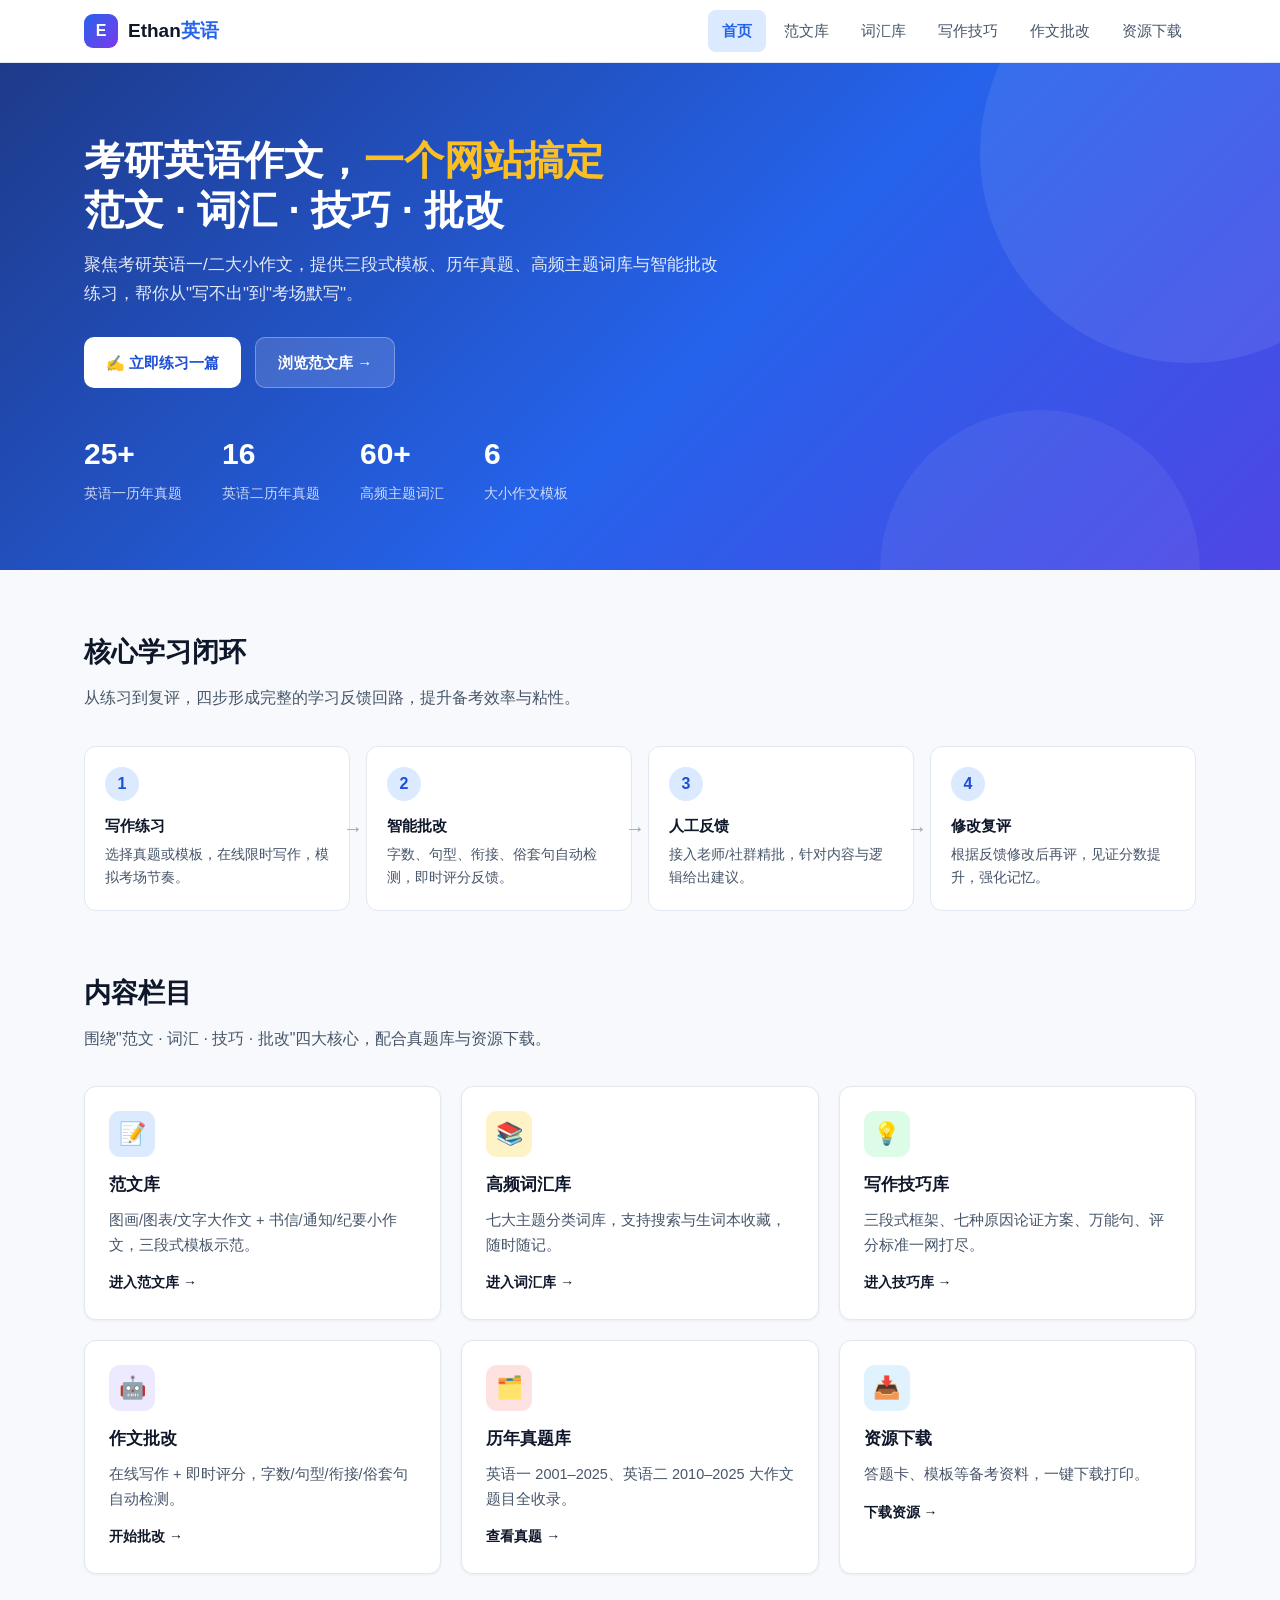
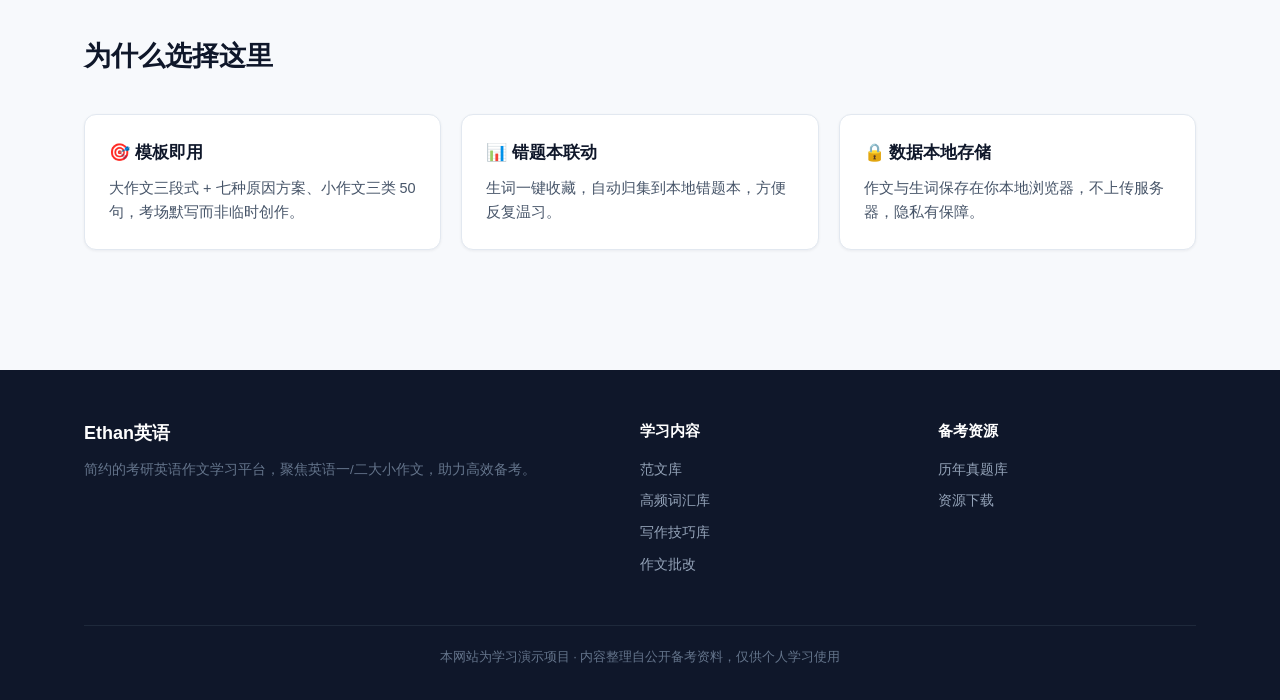
==== index.html @ 308beb28 "fix structure" ====
<!DOCTYPE html>
<html lang="zh-CN">
<head>
  <meta charset="UTF-8">
  <meta name="viewport" content="width=device-width, initial-scale=1.0">
  <title>Ethan英语 · 考研英语作文学习平台</title>
  <meta name="description" content="考研英语一/二大小作文学习平台：范文库、高频词汇库、写作技巧库、AI批改练习，助你高效备考。">
  <link rel="stylesheet" href="css/style.css">
  <link rel="manifest" href="manifest.json">
  <link rel="icon" type="image/png" sizes="192x192" href="icon-192.png">
  <link rel="apple-touch-icon" href="apple-touch-icon.png">
  <meta name="theme-color" content="#2563eb">
  <meta name="mobile-web-app-capable" content="yes">
  <meta name="apple-mobile-web-app-capable" content="yes">
  <meta name="apple-mobile-web-app-status-bar-style" content="black-translucent">
  <meta name="apple-mobile-web-app-title" content="Ethan">
</head>
<body>

  <!-- 导航 -->
  <nav class="nav">
    <div class="nav-inner">
      <a class="logo" href="index.html"><span class="mark">E</span><span>Ethan<b>英语</b></span></a>
      <button class="nav-toggle" aria-label="菜单">☰</button>
      <ul class="nav-links">
        <li><a href="index.html">首页</a></li>
        <li><a href="fanwen.html">范文库</a></li>
        <li><a href="cihui.html">词汇库</a></li>
        <li><a href="jiqiao.html">写作技巧</a></li>
        <li><a href="pigai.html">作文批改</a></li>
        <li><a href="ziyuan.html">资源下载</a></li>
      </ul>
    </div>
  </nav>

  <!-- Hero -->
  <header class="hero">
    <div class="container">
      <h1>考研英语作文，<em>一个网站搞定</em><br>范文 · 词汇 · 技巧 · 批改</h1>
      <p class="sub">聚焦考研英语一/二大小作文，提供三段式模板、历年真题、高频主题词库与智能批改练习，帮你从"写不出"到"考场默写"。</p>
      <div class="hero-actions">
        <a class="btn btn-primary" href="pigai.html">✍️ 立即练习一篇</a>
        <a class="btn btn-ghost" href="fanwen.html">浏览范文库 →</a>
      </div>
      <div class="hero-stats">
        <div class="stat"><b>25+</b><span>英语一历年真题</span></div>
        <div class="stat"><b>16</b><span>英语二历年真题</span></div>
        <div class="stat"><b>60+</b><span>高频主题词汇</span></div>
        <div class="stat"><b>6</b><span>大小作文模板</span></div>
      </div>
    </div>
  </header>

  <!-- 学习闭环 -->
  <section class="section">
    <div class="container">
      <div class="section-head">
        <h2>核心学习闭环</h2>
        <p>从练习到复评，四步形成完整的学习反馈回路，提升备考效率与粘性。</p>
      </div>
      <div class="steps">
        <div class="step">
          <div class="num">1</div>
          <h4>写作练习</h4>
          <p>选择真题或模板，在线限时写作，模拟考场节奏。</p>
          <span class="arrow">→</span>
        </div>
        <div class="step">
          <div class="num">2</div>
          <h4>智能批改</h4>
          <p>字数、句型、衔接、俗套句自动检测，即时评分反馈。</p>
          <span class="arrow">→</span>
        </div>
        <div class="step">
          <div class="num">3</div>
          <h4>人工反馈</h4>
          <p>接入老师/社群精批，针对内容与逻辑给出建议。</p>
          <span class="arrow">→</span>
        </div>
        <div class="step">
          <div class="num">4</div>
          <h4>修改复评</h4>
          <p>根据反馈修改后再评，见证分数提升，强化记忆。</p>
        </div>
      </div>
    </div>
  </section>

  <!-- 内容栏目 -->
  <section class="section" style="padding-top:0">
    <div class="container">
      <div class="section-head">
        <h2>内容栏目</h2>
        <p>围绕"范文 · 词汇 · 技巧 · 批改"四大核心，配合真题库与资源下载。</p>
      </div>
      <div class="grid grid-3">
        <a class="card" href="fanwen.html" style="color:inherit">
          <div class="icon" style="background:#dbeafe">📝</div>
          <h3>范文库</h3>
          <p>图画/图表/文字大作文 + 书信/通知/纪要小作文，三段式模板示范。</p>
          <div class="link">进入范文库 →</div>
        </a>
        <a class="card" href="cihui.html" style="color:inherit">
          <div class="icon" style="background:#fef3c7">📚</div>
          <h3>高频词汇库</h3>
          <p>七大主题分类词库，支持搜索与生词本收藏，随时随记。</p>
          <div class="link">进入词汇库 →</div>
        </a>
        <a class="card" href="jiqiao.html" style="color:inherit">
          <div class="icon" style="background:#dcfce7">💡</div>
          <h3>写作技巧库</h3>
          <p>三段式框架、七种原因论证方案、万能句、评分标准一网打尽。</p>
          <div class="link">进入技巧库 →</div>
        </a>
        <a class="card" href="pigai.html" style="color:inherit">
          <div class="icon" style="background:#ede9fe">🤖</div>
          <h3>作文批改</h3>
          <p>在线写作 + 即时评分，字数/句型/衔接/俗套句自动检测。</p>
          <div class="link">开始批改 →</div>
        </a>
        <a class="card" href="fanwen.html#zhenti" style="color:inherit">
          <div class="icon" style="background:#fee2e2">🗂️</div>
          <h3>历年真题库</h3>
          <p>英语一 2001–2025、英语二 2010–2025 大作文题目全收录。</p>
          <div class="link">查看真题 →</div>
        </a>
        <a class="card" href="ziyuan.html" style="color:inherit">
          <div class="icon" style="background:#e0f2fe">📥</div>
          <h3>资源下载</h3>
          <p>答题卡、模板等备考资料，一键下载打印。</p>
          <div class="link">下载资源 →</div>
        </a>
      </div>
    </div>
  </section>

  <!-- 特色 -->
  <section class="section" style="padding-top:0">
    <div class="container">
      <div class="section-head">
        <h2>为什么选择这里</h2>
      </div>
      <div class="grid grid-3">
        <div class="card">
          <h3>🎯 模板即用</h3>
          <p>大作文三段式 + 七种原因方案、小作文三类 50 句，考场默写而非临时创作。</p>
        </div>
        <div class="card">
          <h3>📊 错题本联动</h3>
          <p>生词一键收藏，自动归集到本地错题本，方便反复温习。</p>
        </div>
        <div class="card">
          <h3>🔒 数据本地存储</h3>
          <p>作文与生词保存在你本地浏览器，不上传服务器，隐私有保障。</p>
        </div>
      </div>
    </div>
  </section>

  <!-- 页脚 -->
  <footer class="footer">
    <div class="container">
      <div>
        <div class="brand">Ethan英语</div>
        <p>简约的考研英语作文学习平台，聚焦英语一/二大小作文，助力高效备考。</p>
      </div>
      <div>
        <h4>学习内容</h4>
        <a href="fanwen.html">范文库</a>
        <a href="cihui.html">高频词汇库</a>
        <a href="jiqiao.html">写作技巧库</a>
        <a href="pigai.html">作文批改</a>
      </div>
      <div>
        <h4>备考资源</h4>
        <a href="fanwen.html#zhenti">历年真题库</a>
        <a href="ziyuan.html">资源下载</a>
      </div>
      <div class="copyright">本网站为学习演示项目 · 内容整理自公开备考资料，仅供个人学习使用</div>
    </div>
  </footer>

  <script src="js/data.js"></script>
  <script src="js/main.js"></script>
</body>
</html>
---- css/style.css ----
/* ============ 变量与重置 ============ */
:root {
  --primary: #2563eb;
  --primary-dark: #1d4ed8;
  --primary-light: #dbeafe;
  --accent: #f59e0b;
  --bg: #f7f9fc;
  --surface: #ffffff;
  --text: #0f172a;
  --text-secondary: #475569;
  --text-muted: #94a3b8;
  --border: #e2e8f0;
  --success: #16a34a;
  --danger: #dc2626;
  --radius: 12px;
  --shadow-sm: 0 1px 3px rgba(15, 23, 42, 0.06);
  --shadow-md: 0 4px 16px rgba(15, 23, 42, 0.08);
  --shadow-lg: 0 10px 32px rgba(15, 23, 42, 0.12);
  --maxw: 1160px;
}

* { margin: 0; padding: 0; box-sizing: border-box; }

html { scroll-behavior: smooth; }

body {
  font-family: -apple-system, BlinkMacSystemFont, "Segoe UI", "PingFang SC",
    "Hiragino Sans GB", "Microsoft YaHei", sans-serif;
  background: var(--bg);
  color: var(--text);
  line-height: 1.7;
  -webkit-font-smoothing: antialiased;
}

a { color: var(--primary); text-decoration: none; }
a:hover { color: var(--primary-dark); }
img { max-width: 100%; display: block; }

.container { max-width: var(--maxw); margin: 0 auto; padding: 0 24px; }

/* ============ 顶部导航 ============ */
.nav {
  position: sticky; top: 0; z-index: 100;
  background: rgba(255, 255, 255, 0.9);
  backdrop-filter: blur(10px);
  border-bottom: 1px solid var(--border);
}
.nav-inner {
  max-width: var(--maxw); margin: 0 auto; padding: 0 24px;
  display: flex; align-items: center; justify-content: space-between;
  height: 62px;
}
.logo { display: flex; align-items: center; gap: 10px; font-weight: 700; font-size: 19px; color: var(--text); }
.logo .mark {
  width: 34px; height: 34px; border-radius: 9px;
  background: linear-gradient(135deg, var(--primary), #7c3aed);
  color: #fff; display: flex; align-items: center; justify-content: center;
  font-size: 16px; font-weight: 800;
}
.logo span b { color: var(--primary); }

.nav-links { display: flex; align-items: center; gap: 4px; list-style: none; }
.nav-links a {
  display: block; padding: 8px 14px; border-radius: 8px;
  color: var(--text-secondary); font-size: 15px; font-weight: 500;
}
.nav-links a:hover { color: var(--primary); background: var(--primary-light); }
.nav-links a.active { color: var(--primary); background: var(--primary-light); font-weight: 600; }

.nav-toggle { display: none; background: none; border: none; font-size: 24px; cursor: pointer; color: var(--text); }

/* ============ Hero ============ */
.hero {
  background: linear-gradient(135deg, #1e3a8a 0%, #2563eb 55%, #4f46e5 100%);
  color: #fff; padding: 72px 0 64px; position: relative; overflow: hidden;
}
.hero::after {
  content: ""; position: absolute; right: -120px; top: -120px;
  width: 420px; height: 420px; border-radius: 50%;
  background: rgba(255, 255, 255, 0.08);
}
.hero::before {
  content: ""; position: absolute; right: 80px; bottom: -160px;
  width: 320px; height: 320px; border-radius: 50%;
  background: rgba(255, 255, 255, 0.06);
}
.hero .container { position: relative; z-index: 1; }
.hero h1 { font-size: 40px; line-height: 1.25; font-weight: 800; margin-bottom: 16px; }
.hero h1 em { font-style: normal; color: #fbbf24; }
.hero p.sub { font-size: 17px; color: rgba(255, 255, 255, 0.88); max-width: 640px; margin-bottom: 28px; }
.hero-actions { display: flex; gap: 14px; flex-wrap: wrap; }
.btn {
  display: inline-flex; align-items: center; gap: 8px;
  padding: 12px 22px; border-radius: 10px; font-size: 15px; font-weight: 600;
  border: none; cursor: pointer; transition: all .18s;
}
.btn-primary { background: #fff; color: var(--primary-dark); }
.btn-primary:hover { transform: translateY(-2px); box-shadow: var(--shadow-lg); }
.btn-ghost { background: rgba(255, 255, 255, 0.14); color: #fff; border: 1px solid rgba(255,255,255,0.3); }
.btn-ghost:hover { background: rgba(255, 255, 255, 0.24); }
.btn-outline { background: #fff; color: var(--primary); border: 1px solid var(--primary); }
.btn-outline:hover { background: var(--primary-light); }

.hero-stats { display: flex; gap: 40px; margin-top: 40px; flex-wrap: wrap; }
.hero-stats .stat b { font-size: 30px; display: block; font-weight: 800; }
.hero-stats .stat span { color: rgba(255, 255, 255, 0.78); font-size: 14px; }

/* ============ 章节通用 ============ */
.section { padding: 60px 0; }
.section-head { margin-bottom: 34px; }
.section-head h2 { font-size: 27px; font-weight: 800; margin-bottom: 8px; }
.section-head p { color: var(--text-secondary); max-width: 680px; }

/* ============ 卡片网格 ============ */
.grid { display: grid; gap: 20px; }
.grid-2 { grid-template-columns: repeat(2, 1fr); }
.grid-3 { grid-template-columns: repeat(3, 1fr); }
.grid-4 { grid-template-columns: repeat(4, 1fr); }

.card {
  background: var(--surface); border: 1px solid var(--border);
  border-radius: var(--radius); padding: 24px; box-shadow: var(--shadow-sm);
  transition: transform .18s, box-shadow .18s;
}
.card:hover { transform: translateY(-3px); box-shadow: var(--shadow-md); }
.card .icon {
  width: 46px; height: 46px; border-radius: 11px; display: flex;
  align-items: center; justify-content: center; font-size: 22px; margin-bottom: 14px;
}
.card h3 { font-size: 17px; font-weight: 700; margin-bottom: 8px; }
.card p { color: var(--text-secondary); font-size: 14.5px; }
.card .link { margin-top: 14px; font-weight: 600; font-size: 14px; }

/* ============ 标签/徽章 ============ */
.badge {
  display: inline-block; padding: 3px 10px; border-radius: 999px;
  font-size: 12px; font-weight: 600; line-height: 1.6;
}
.badge-blue { background: var(--primary-light); color: var(--primary-dark); }
.badge-amber { background: #fef3c7; color: #b45309; }
.badge-green { background: #dcfce7; color: #15803d; }
.badge-red { background: #fee2e2; color: #b91c1c; }
.badge-gray { background: #f1f5f9; color: #475569; }
.badge-purple { background: #ede9fe; color: #6d28d9; }

/* ============ 搜索框 ============ */
.search-box { position: relative; max-width: 520px; }
.search-box input {
  width: 100%; padding: 13px 18px 13px 44px; border-radius: 10px;
  border: 1px solid var(--border); font-size: 15px; background: #fff;
  outline: none; transition: border .15s, box-shadow .15s;
}
.search-box input:focus { border-color: var(--primary); box-shadow: 0 0 0 3px var(--primary-light); }
.search-box .s-icon {
  position: absolute; left: 15px; top: 50%; transform: translateY(-50%);
  color: var(--text-muted); font-size: 18px;
}

/* ============ 筛选标签组 ============ */
.filter-group { display: flex; gap: 8px; flex-wrap: wrap; margin-bottom: 24px; }
.chip {
  padding: 7px 15px; border-radius: 999px; border: 1px solid var(--border);
  background: #fff; cursor: pointer; font-size: 14px; color: var(--text-secondary);
  transition: all .15s;
}
.chip:hover { border-color: var(--primary); color: var(--primary); }
.chip.active { background: var(--primary); border-color: var(--primary); color: #fff; }

/* ============ 表格 ============ */
.table-wrap { overflow-x: auto; background: var(--surface); border: 1px solid var(--border); border-radius: var(--radius); }
table { width: 100%; border-collapse: collapse; font-size: 14.5px; }
th, td { padding: 13px 16px; text-align: left; border-bottom: 1px solid var(--border); }
th { background: #f8fafc; font-weight: 700; color: var(--text-secondary); white-space: nowrap; }
tr:last-child td { border-bottom: none; }
tr:hover td { background: #fafcff; }
td .en { color: var(--primary-dark); font-weight: 600; }

/* ============ 词汇卡片 ============ */
.vocab-item { display: flex; align-items: center; gap: 14px; padding: 14px 16px; }
.vocab-item .word { flex: 1; }
.vocab-item .word .en { font-size: 16px; font-weight: 700; color: var(--text); }
.vocab-item .word .zh { font-size: 13.5px; color: var(--text-secondary); }
.vocab-item .save {
  width: 34px; height: 34px; border-radius: 8px; border: 1px solid var(--border);
  background: #fff; cursor: pointer; font-size: 17px; transition: all .15s;
}
.vocab-item .save:hover { border-color: var(--primary); color: var(--primary); }
.vocab-item .save.saved { background: var(--primary); border-color: var(--primary); color: #fff; }

/* ============ 批改页 ============ */
.practice-area { display: grid; grid-template-columns: 1fr 1fr; gap: 22px; align-items: start; }
.panel { background: var(--surface); border: 1px solid var(--border); border-radius: var(--radius); padding: 22px; box-shadow: var(--shadow-sm); }
.panel h3 { font-size: 16px; font-weight: 700; margin-bottom: 12px; display: flex; align-items: center; gap: 8px; }
.panel textarea {
  width: 100%; min-height: 300px; padding: 16px; border-radius: 10px;
  border: 1px solid var(--border); font-size: 15px; line-height: 1.8; resize: vertical;
  font-family: inherit; outline: none; transition: border .15s;
}
.panel textarea:focus { border-color: var(--primary); box-shadow: 0 0 0 3px var(--primary-light); }
.word-count { margin-top: 10px; font-size: 13px; color: var(--text-muted); text-align: right; }

.result-item { padding: 13px 16px; border-left: 3px solid var(--border); background: #f8fafc; border-radius: 8px; margin-bottom: 10px; }
.result-item.good { border-left-color: var(--success); }
.result-item.warn { border-left-color: var(--accent); }
.result-item.bad { border-left-color: var(--danger); }
.result-item b { display: block; margin-bottom: 3px; }
.result-item span { font-size: 13.5px; color: var(--text-secondary); }

.score-box { text-align: center; padding: 18px; border-radius: 12px; background: linear-gradient(135deg, var(--primary), #7c3aed); color: #fff; margin-bottom: 18px; }
.score-box .num { font-size: 42px; font-weight: 800; }
.score-box .label { font-size: 13px; opacity: .85; }

/* ============ 步骤条 ============ */
.steps { display: grid; grid-template-columns: repeat(4, 1fr); gap: 16px; }
.step { position: relative; padding: 20px; background: var(--surface); border: 1px solid var(--border); border-radius: var(--radius); }
.step .num {
  width: 34px; height: 34px; border-radius: 50%; background: var(--primary-light);
  color: var(--primary-dark); font-weight: 800; display: flex; align-items: center;
  justify-content: center; margin-bottom: 12px;
}
.step h4 { font-size: 15px; font-weight: 700; margin-bottom: 6px; }
.step p { font-size: 13.5px; color: var(--text-secondary); }
.step .arrow { position: absolute; right: -14px; top: 50%; transform: translateY(-50%); color: var(--text-muted); font-size: 20px; }

/* ============ 页脚 ============ */
.footer { background: #0f172a; color: #cbd5e1; padding: 48px 0 32px; margin-top: 60px; }
.footer .container { display: grid; grid-template-columns: 2fr 1fr 1fr; gap: 40px; }
.footer h4 { color: #fff; font-size: 15px; margin-bottom: 14px; }
.footer a { color: #94a3b8; display: block; margin-bottom: 8px; font-size: 14px; }
.footer a:hover { color: #fff; }
.footer .brand { font-size: 18px; font-weight: 700; color: #fff; margin-bottom: 10px; }
.footer p { font-size: 13.5px; color: #64748b; }
.footer .copyright { grid-column: 1 / -1; border-top: 1px solid #1e293b; padding-top: 20px; text-align: center; font-size: 13px; color: #64748b; }

/* ============ 面包屑 ============ */
.crumb { padding: 20px 0 0; color: var(--text-muted); font-size: 14px; }
.crumb a { color: var(--text-muted); }
.crumb a:hover { color: var(--primary); }

/* ============ 提示框 ============ */
.notice {
  background: #fffbeb; border: 1px solid #fde68a; border-left: 4px solid var(--accent);
  padding: 14px 18px; border-radius: 10px; margin: 18px 0; font-size: 14px; color: #78350f;
}
.tip {
  background: var(--primary-light); border: 1px solid #bfdbfe; border-left: 4px solid var(--primary);
  padding: 14px 18px; border-radius: 10px; margin: 18px 0; font-size: 14px; color: #1e3a8a;
}

/* ============ 手风琴/折叠 ============ */
.accordion { border: 1px solid var(--border); border-radius: var(--radius); overflow: hidden; background: #fff; }
.acc-item { border-bottom: 1px solid var(--border); }
.acc-item:last-child { border-bottom: none; }
.acc-head {
  width: 100%; padding: 16px 20px; background: none; border: none; cursor: pointer;
  display: flex; align-items: center; justify-content: space-between; font-size: 15.5px;
  font-weight: 600; color: var(--text); text-align: left;
}
.acc-head:hover { background: #f8fafc; }
.acc-head .arrow { transition: transform .2s; color: var(--text-muted); }
.acc-item.open .acc-head .arrow { transform: rotate(180deg); }
.acc-body { display: none; padding: 0 20px 18px; color: var(--text-secondary); font-size: 14.5px; }
.acc-item.open .acc-body { display: block; }

/* ============ 响应式 ============ */
@media (max-width: 900px) {
  .grid-3, .grid-4 { grid-template-columns: repeat(2, 1fr); }
  .practice-area { grid-template-columns: 1fr; }
  .steps { grid-template-columns: repeat(2, 1fr); }
  .step .arrow { display: none; }
  .hero h1 { font-size: 32px; }
}
@media (max-width: 640px) {
  .grid-2, .grid-3, .grid-4 { grid-template-columns: 1fr; }
  .nav-toggle { display: block; }
  .nav-links {
    display: none; position: absolute; top: 62px; left: 0; right: 0;
    background: #fff; border-bottom: 1px solid var(--border); flex-direction: column;
    padding: 10px 16px; gap: 2px;
  }
  .nav-links.open { display: flex; }
  .nav-links a { width: 100%; }
  .hero { padding: 48px 0 44px; }
  .hero h1 { font-size: 27px; }
  .hero-stats { gap: 26px; }
  .footer .container { grid-template-columns: 1fr; gap: 26px; }
}

/* ============ 学习数据 / 打卡 / 勋章 ============ */
.stats-row { display: grid; grid-template-columns: repeat(3, 1fr); gap: 16px; }
.stat-card {
  background: var(--surface); border: 1px solid var(--border); border-radius: var(--radius);
  padding: 20px; text-align: center; box-shadow: var(--shadow-sm);
}
.stat-card b { display: block; font-size: 30px; font-weight: 800; color: var(--primary); }
.stat-card span { font-size: 13px; color: var(--text-secondary); }

.badges-grid { display: grid; grid-template-columns: repeat(6, 1fr); gap: 14px; }
.badge-card {
  background: var(--surface); border: 1px solid var(--border); border-radius: var(--radius);
  padding: 16px 10px; text-align: center; opacity: .45; filter: grayscale(100%);
  transition: all .2s;
}
.badge-card.got { opacity: 1; filter: none; border-color: #fbbf24; background: #fffbeb; }
.badge-card .b-icon { font-size: 28px; margin-bottom: 6px; }
.badge-card .b-name { font-size: 14px; font-weight: 700; }
.badge-card .b-desc { font-size: 11.5px; color: var(--text-muted); }

.history-item {
  display: flex; align-items: center; gap: 14px; padding: 12px 16px;
  background: var(--surface); border: 1px solid var(--border); border-radius: 10px; margin-bottom: 10px;
}
.history-item .h-score {
  min-width: 44px; height: 44px; border-radius: 10px; display: flex; align-items: center; justify-content: center;
  background: var(--primary-light); color: var(--primary-dark); font-weight: 800; font-size: 18px;
}
.history-item .h-info { flex: 1; }
.history-item .h-meta { font-size: 12px; color: var(--text-muted); margin-bottom: 2px; }
.history-item .h-preview { font-size: 13.5px; color: var(--text-secondary); }

@media (max-width: 900px) {
  .badges-grid { grid-template-columns: repeat(3, 1fr); }
}
@media (max-width: 640px) {
  .stats-row { grid-template-columns: 1fr; }
  .badges-grid { grid-template-columns: repeat(2, 1fr); }
}

/* ============ AI 批改结果 ============ */
.ai-head {
  background: linear-gradient(135deg, #7c3aed, #2563eb); color: #fff;
  padding: 14px 18px; border-radius: 10px; font-weight: 700; margin-bottom: 14px; text-align: center;
}
.ai-result {
  background: #fff; border: 1px solid var(--border); border-radius: 10px;
  padding: 18px 20px; font-size: 14.5px; line-height: 1.9; color: var(--text);
}
.ai-result strong { color: var(--primary); }
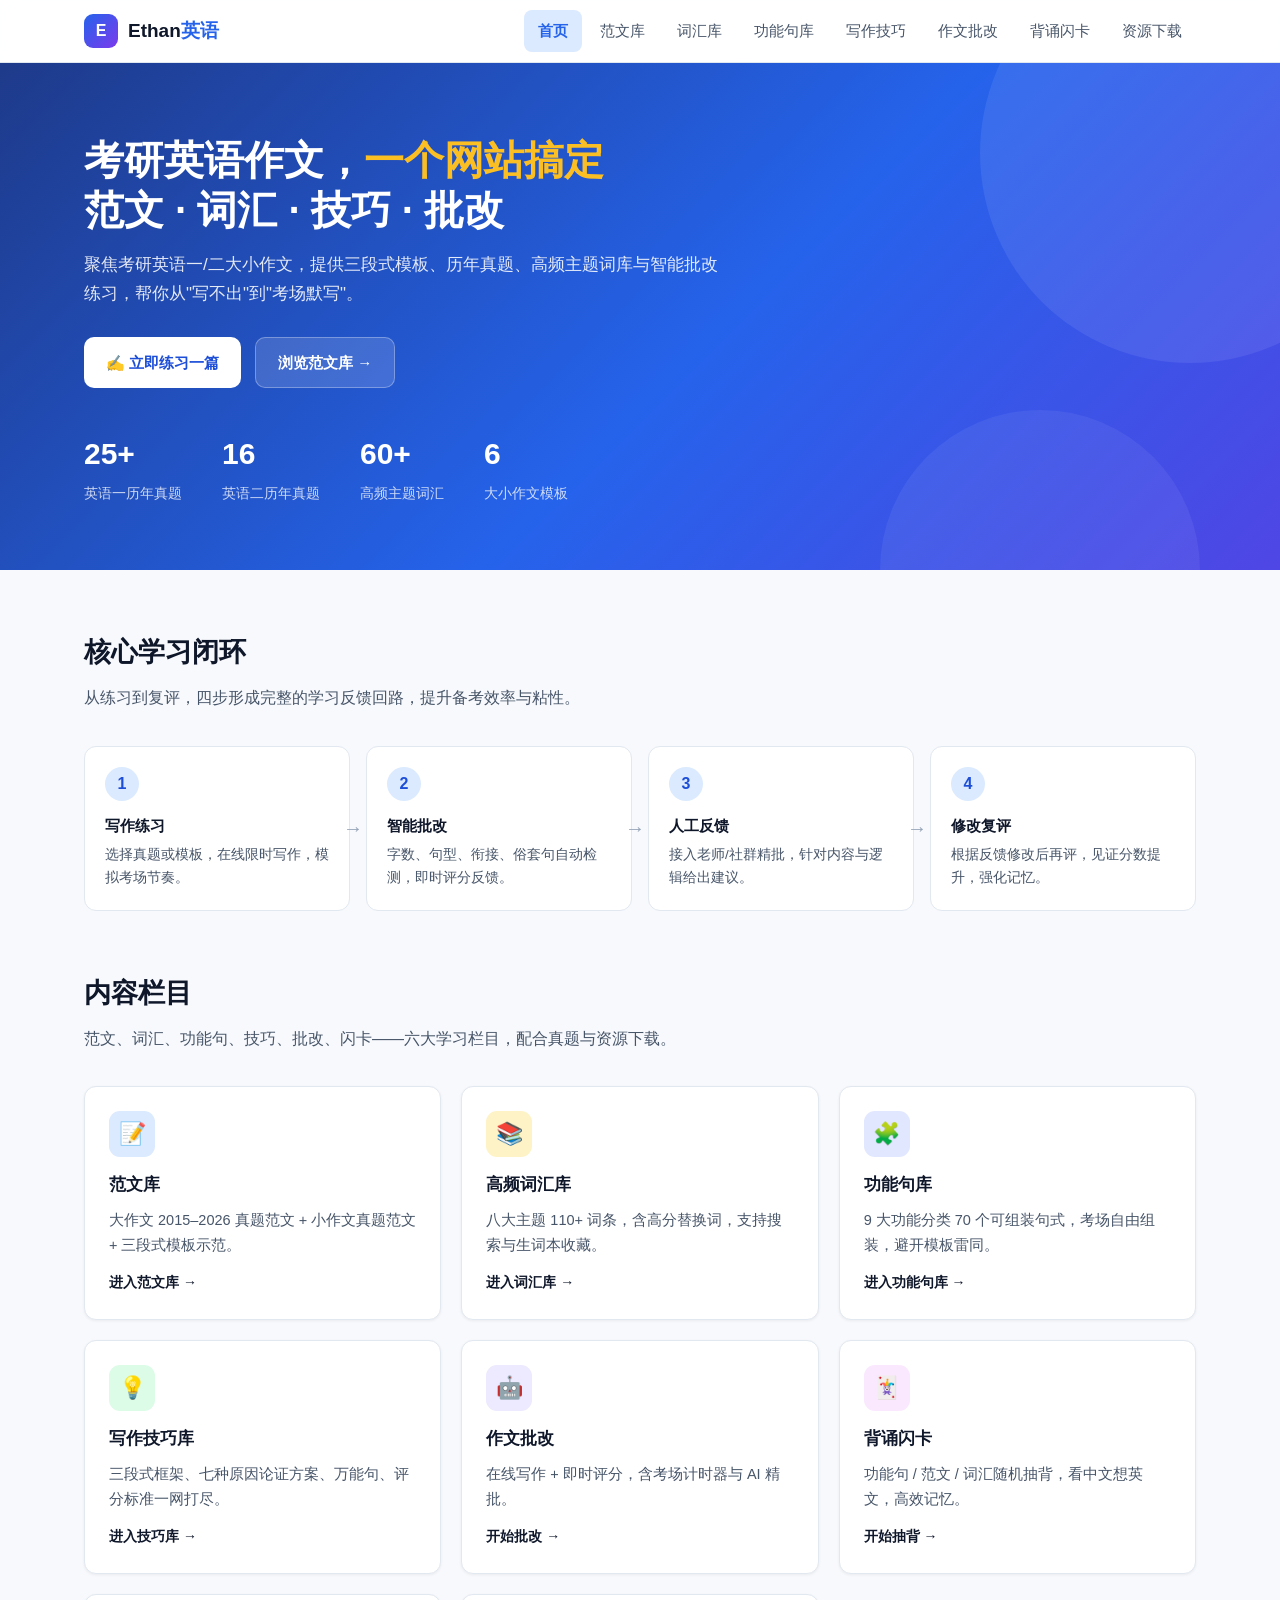
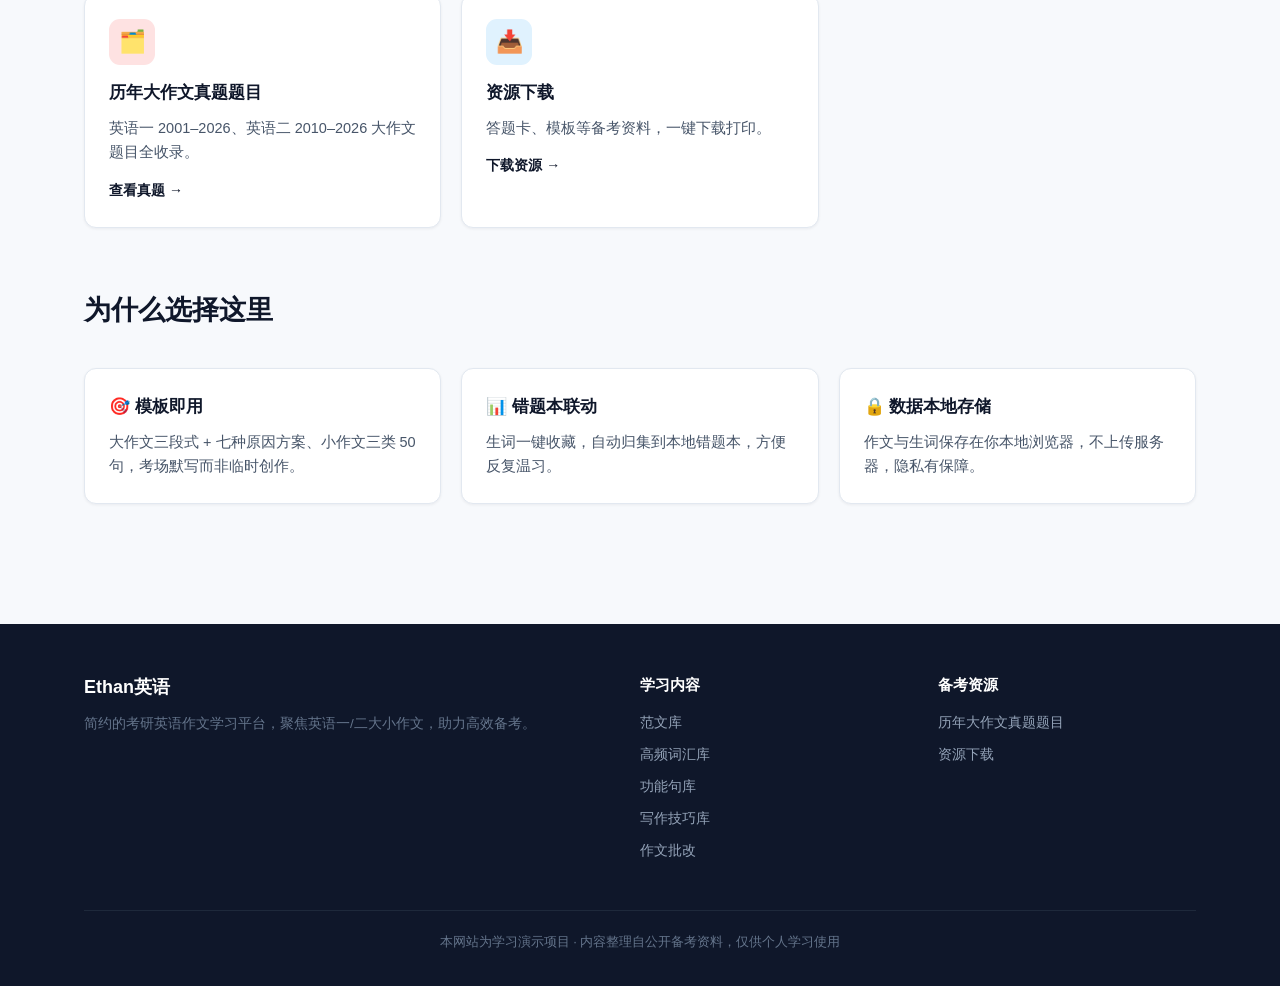
==== commit 5d0a747b: "fix structure" ====
--- a/index.html
+++ b/index.html
@@ -26,8 +26,10 @@
         <li><a href="index.html">首页</a></li>
         <li><a href="fanwen.html">范文库</a></li>
         <li><a href="cihui.html">词汇库</a></li>
+        <li><a href="juxing.html">功能句库</a></li>
         <li><a href="jiqiao.html">写作技巧</a></li>
         <li><a href="pigai.html">作文批改</a></li>
+        <li><a href="flash.html">背诵闪卡</a></li>
         <li><a href="ziyuan.html">资源下载</a></li>
       </ul>
     </div>
@@ -91,20 +93,26 @@
     <div class="container">
       <div class="section-head">
         <h2>内容栏目</h2>
-        <p>围绕"范文 · 词汇 · 技巧 · 批改"四大核心，配合真题库与资源下载。</p>
+        <p>范文、词汇、功能句、技巧、批改、闪卡——六大学习栏目，配合真题与资源下载。</p>
       </div>
       <div class="grid grid-3">
         <a class="card" href="fanwen.html" style="color:inherit">
           <div class="icon" style="background:#dbeafe">📝</div>
           <h3>范文库</h3>
-          <p>图画/图表/文字大作文 + 书信/通知/纪要小作文，三段式模板示范。</p>
+          <p>大作文 2015–2026 真题范文 + 小作文真题范文 + 三段式模板示范。</p>
           <div class="link">进入范文库 →</div>
         </a>
         <a class="card" href="cihui.html" style="color:inherit">
           <div class="icon" style="background:#fef3c7">📚</div>
           <h3>高频词汇库</h3>
-          <p>七大主题分类词库，支持搜索与生词本收藏，随时随记。</p>
+          <p>八大主题 110+ 词条，含高分替换词，支持搜索与生词本收藏。</p>
           <div class="link">进入词汇库 →</div>
+        </a>
+        <a class="card" href="juxing.html" style="color:inherit">
+          <div class="icon" style="background:#e0e7ff">🧩</div>
+          <h3>功能句库</h3>
+          <p>9 大功能分类 70 个可组装句式，考场自由组装，避开模板雷同。</p>
+          <div class="link">进入功能句库 →</div>
         </a>
         <a class="card" href="jiqiao.html" style="color:inherit">
           <div class="icon" style="background:#dcfce7">💡</div>
@@ -115,13 +123,19 @@
         <a class="card" href="pigai.html" style="color:inherit">
           <div class="icon" style="background:#ede9fe">🤖</div>
           <h3>作文批改</h3>
-          <p>在线写作 + 即时评分，字数/句型/衔接/俗套句自动检测。</p>
+          <p>在线写作 + 即时评分，含考场计时器与 AI 精批。</p>
           <div class="link">开始批改 →</div>
+        </a>
+        <a class="card" href="flash.html" style="color:inherit">
+          <div class="icon" style="background:#fae8ff">🃏</div>
+          <h3>背诵闪卡</h3>
+          <p>功能句 / 范文 / 词汇随机抽背，看中文想英文，高效记忆。</p>
+          <div class="link">开始抽背 →</div>
         </a>
         <a class="card" href="fanwen.html#zhenti" style="color:inherit">
           <div class="icon" style="background:#fee2e2">🗂️</div>
-          <h3>历年真题库</h3>
-          <p>英语一 2001–2025、英语二 2010–2025 大作文题目全收录。</p>
+          <h3>历年大作文真题题目</h3>
+          <p>英语一 2001–2026、英语二 2010–2026 大作文题目全收录。</p>
           <div class="link">查看真题 →</div>
         </a>
         <a class="card" href="ziyuan.html" style="color:inherit">
@@ -168,12 +182,13 @@
         <h4>学习内容</h4>
         <a href="fanwen.html">范文库</a>
         <a href="cihui.html">高频词汇库</a>
+        <a href="juxing.html">功能句库</a>
         <a href="jiqiao.html">写作技巧库</a>
         <a href="pigai.html">作文批改</a>
       </div>
       <div>
         <h4>备考资源</h4>
-        <a href="fanwen.html#zhenti">历年真题库</a>
+        <a href="fanwen.html#zhenti">历年大作文真题题目</a>
         <a href="ziyuan.html">资源下载</a>
       </div>
       <div class="copyright">本网站为学习演示项目 · 内容整理自公开备考资料，仅供个人学习使用</div>
--- a/css/style.css
+++ b/css/style.css
@@ -336,3 +336,64 @@
   padding: 18px 20px; font-size: 14.5px; line-height: 1.9; color: var(--text);
 }
 .ai-result strong { color: var(--primary); }
+
+/* ============ 功能句库 ============ */
+.juxing-cat { font-size: 18px; font-weight: 700; margin: 26px 0 4px; color: var(--text); }
+.juxing-desc { font-size: 13px; color: var(--text-muted); margin-bottom: 12px; }
+.juxing-item {
+  position: relative; background: var(--surface); border: 1px solid var(--border);
+  border-radius: 10px; padding: 14px 72px 14px 16px; margin-bottom: 10px;
+}
+.juxing-item .j-en { font-size: 15px; font-weight: 600; color: var(--primary-dark); line-height: 1.6; }
+.juxing-item .j-zh { font-size: 13.5px; color: var(--text-secondary); margin-top: 3px; }
+.juxing-item .j-copy {
+  position: absolute; right: 14px; top: 50%; transform: translateY(-50%);
+  border: 1px solid var(--border); background: #fff; border-radius: 8px;
+  padding: 5px 12px; font-size: 13px; cursor: pointer; color: var(--text-secondary);
+}
+.juxing-item .j-copy:hover { border-color: var(--primary); color: var(--primary); }
+
+/* ============ 页面内快捷导航 ============ */
+.anchor-nav { position: sticky; top: 62px; z-index: 90; background: var(--bg); border-bottom: 1px solid var(--border); padding: 10px 0; }
+.anchor-nav .container { display: flex; gap: 10px; flex-wrap: wrap; }
+.anchor-nav a {
+  padding: 6px 14px; border-radius: 999px; background: #fff; border: 1px solid var(--border);
+  font-size: 13.5px; color: var(--text-secondary); font-weight: 500;
+}
+.anchor-nav a:hover { border-color: var(--primary); color: var(--primary); }
+
+/* ============ 背诵闪卡 ============ */
+.flash-wrap { max-width: 760px; margin: 0 auto; }
+.flash-toolbar { display: flex; justify-content: space-between; align-items: center; margin-bottom: 14px; }
+.flash-select { padding: 8px 14px; border-radius: 10px; border: 1px solid var(--border); font-size: 14px; background: #fff; }
+.flash-counter { font-size: 14px; color: var(--text-muted); }
+.flash-card {
+  background: var(--surface); border: 1px solid var(--border); border-radius: 16px;
+  min-height: 300px; box-shadow: var(--shadow-md); cursor: pointer; padding: 28px;
+  display: flex; flex-direction: column; position: relative;
+}
+.flash-card .flash-tag {
+  font-size: 12px; color: var(--primary-dark); background: var(--primary-light);
+  padding: 3px 10px; border-radius: 999px; align-self: flex-start; margin-bottom: 18px;
+}
+.flash-front {
+  font-size: 22px; font-weight: 700; color: var(--text); line-height: 1.8;
+  flex: 1; display: flex; align-items: center; justify-content: center; text-align: center;
+}
+.flash-back {
+  font-size: 16px; color: var(--primary-dark); line-height: 1.9; white-space: pre-wrap;
+  flex: 1; overflow-y: auto; max-height: 440px; display: none;
+}
+.flash-hint { font-size: 12px; color: var(--text-muted); text-align: center; margin-top: 14px; }
+.flash-btns { display: flex; gap: 12px; justify-content: center; margin-top: 20px; flex-wrap: wrap; }
+
+/* ============ 考场计时器 ============ */
+.timer-bar {
+  display: flex; align-items: center; gap: 12px; flex-wrap: wrap;
+  background: var(--surface); border: 1px solid var(--border); border-radius: 12px;
+  padding: 12px 18px; margin-bottom: 20px;
+}
+.timer-label { font-weight: 700; font-size: 14px; }
+.timer-display { font-size: 30px; font-weight: 800; color: var(--primary); font-variant-numeric: tabular-nums; min-width: 110px; }
+.timer-display.low { color: var(--danger); }
+.timer-presets { display: flex; gap: 8px; flex-wrap: wrap; }
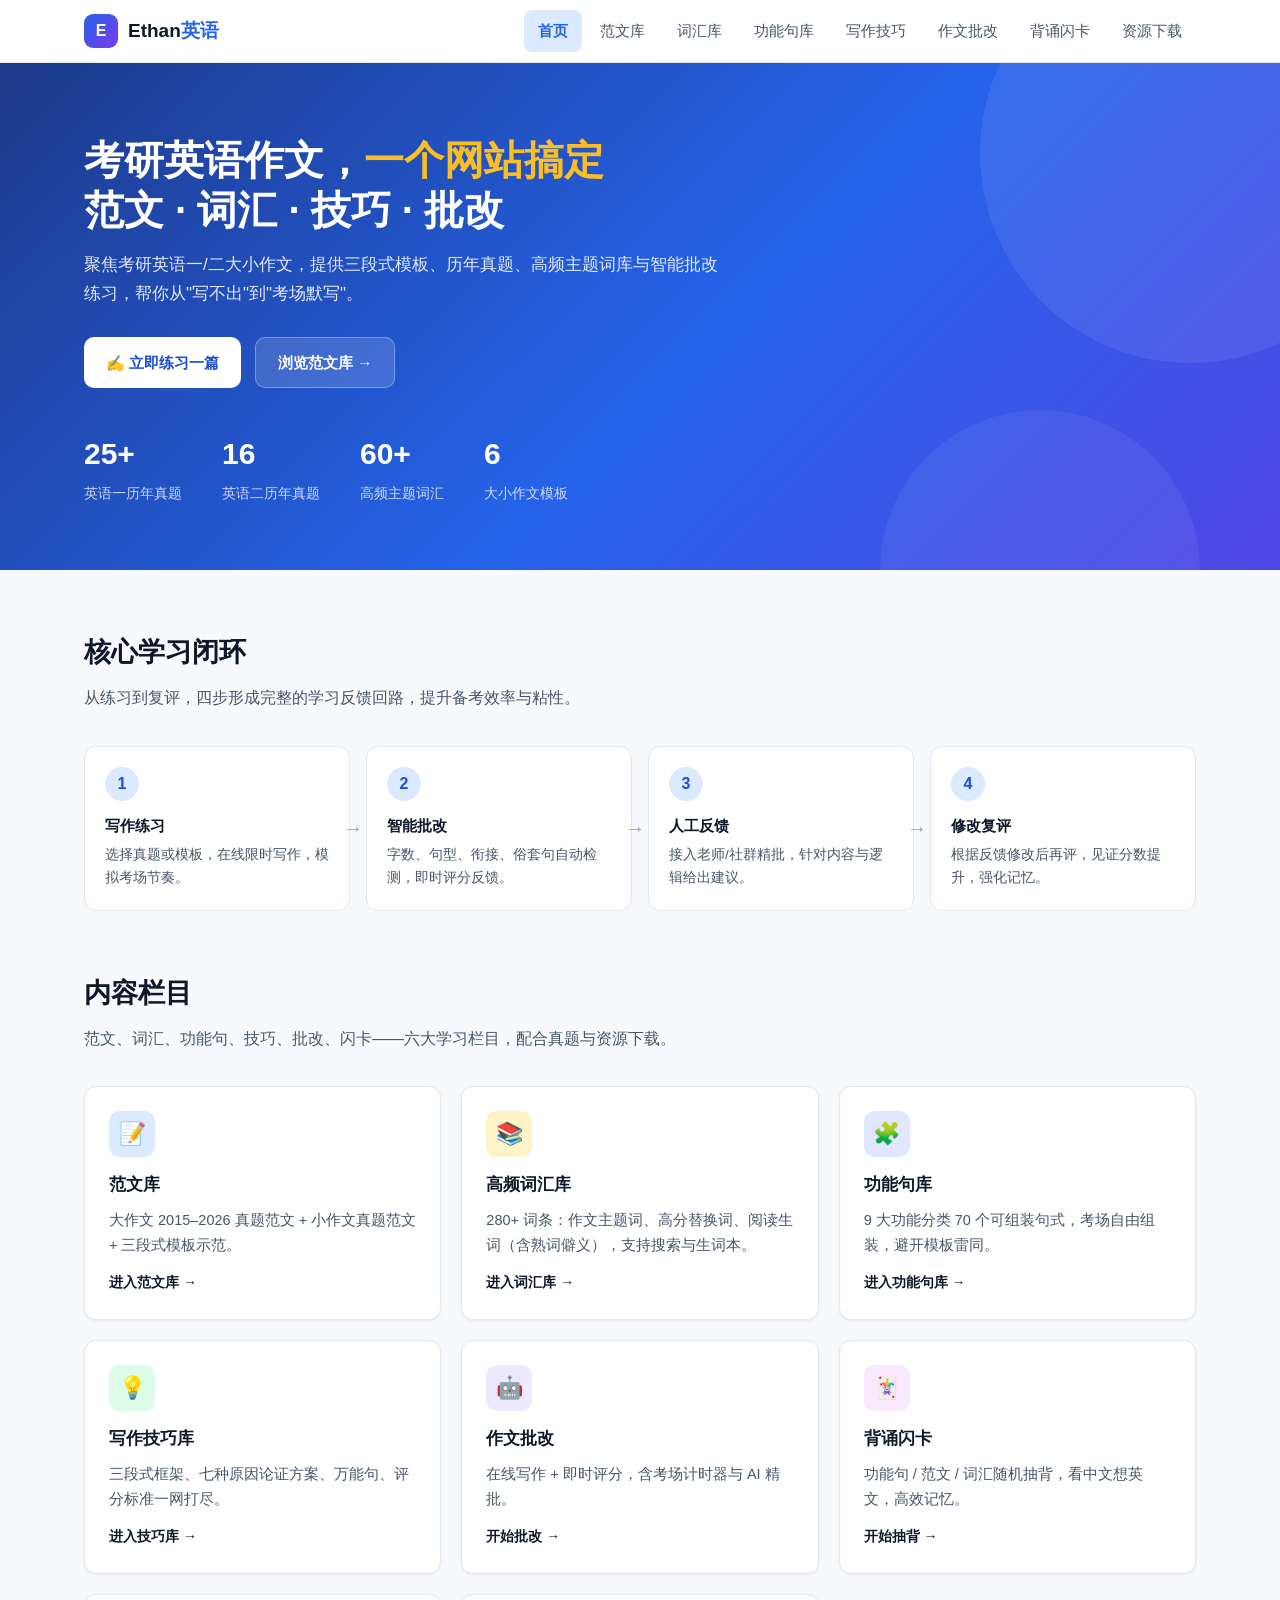
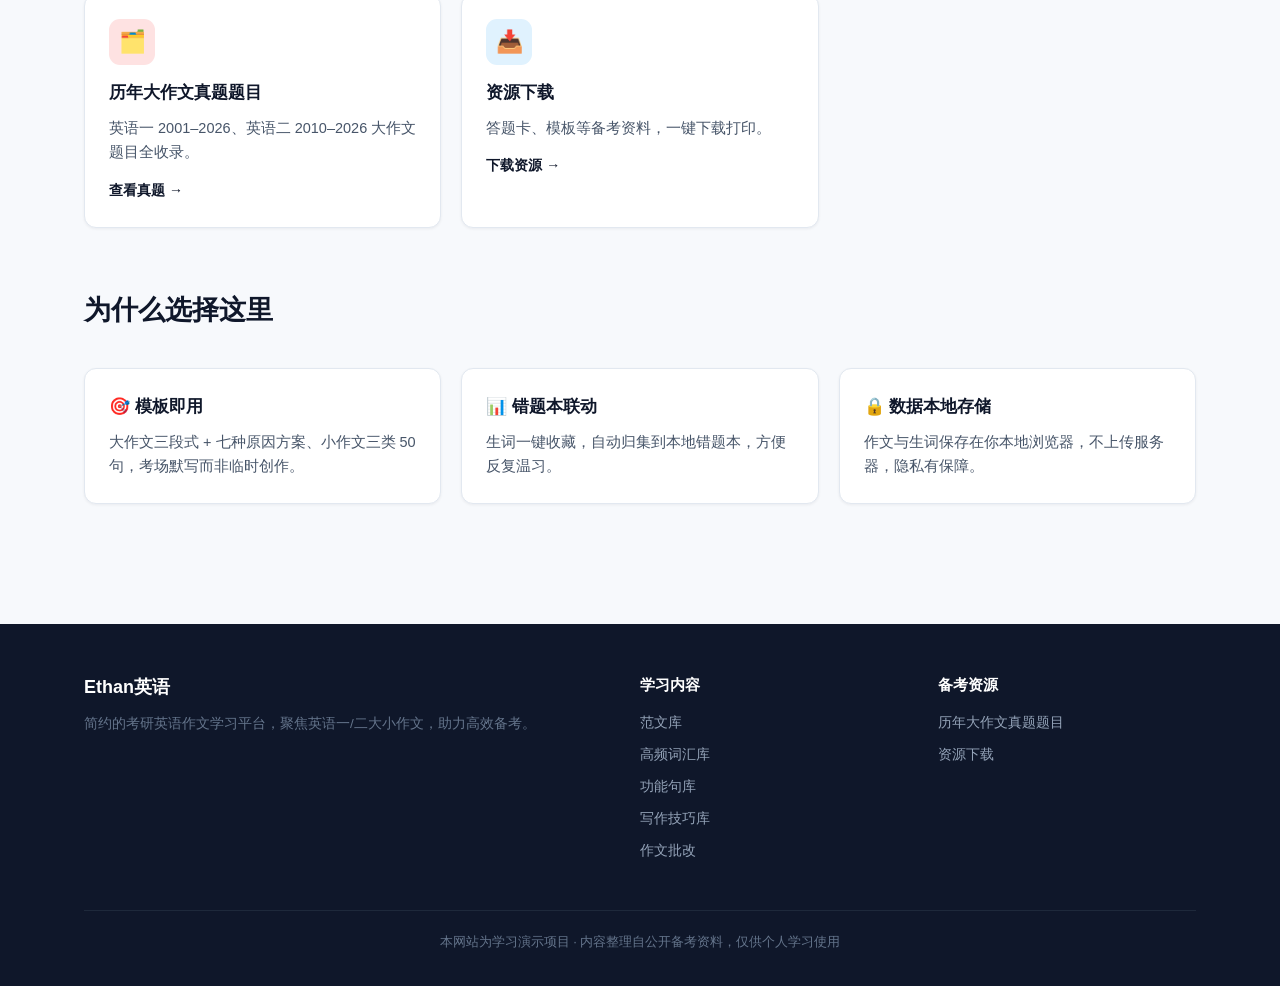
==== commit baed4359: "fix structure" ====
--- a/index.html
+++ b/index.html
@@ -105,7 +105,7 @@
         <a class="card" href="cihui.html" style="color:inherit">
           <div class="icon" style="background:#fef3c7">📚</div>
           <h3>高频词汇库</h3>
-          <p>八大主题 110+ 词条，含高分替换词，支持搜索与生词本收藏。</p>
+          <p>280+ 词条：作文主题词、高分替换词、阅读生词（含熟词僻义），支持搜索与生词本。</p>
           <div class="link">进入词汇库 →</div>
         </a>
         <a class="card" href="juxing.html" style="color:inherit">
